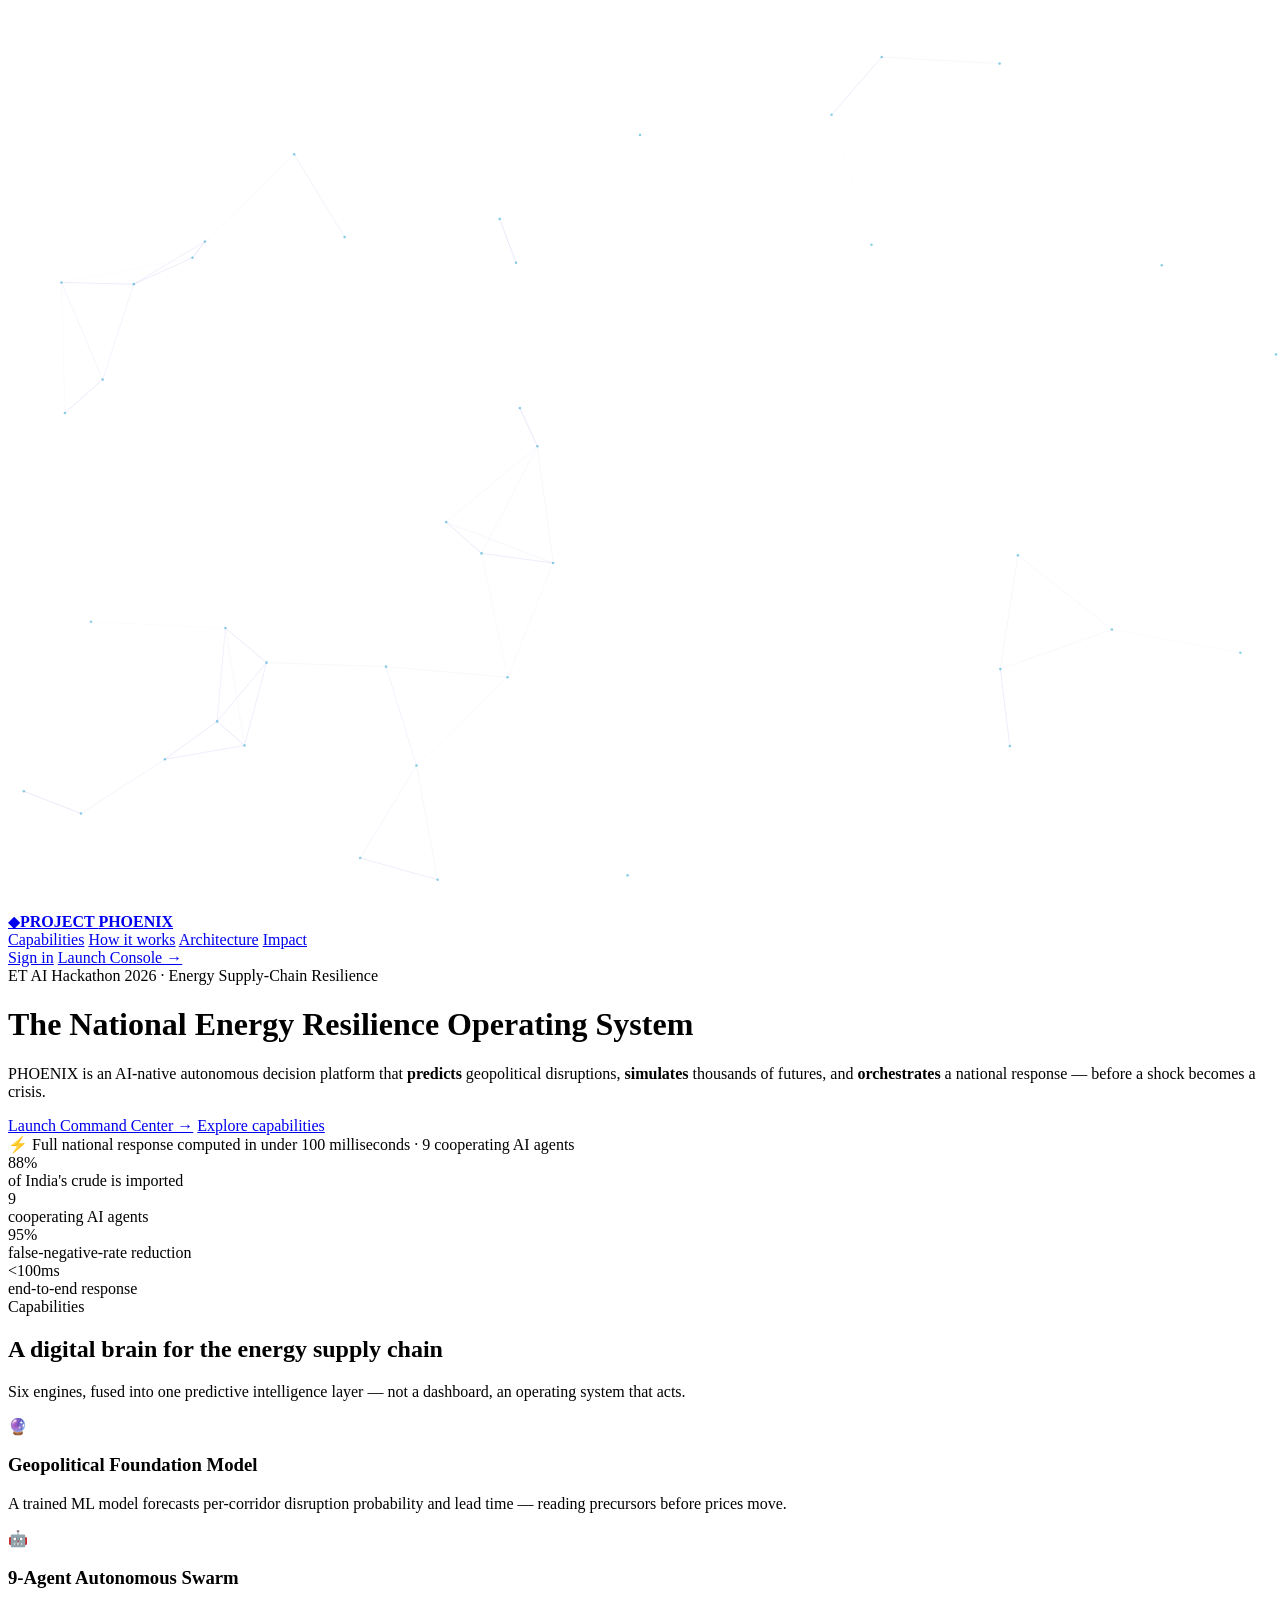
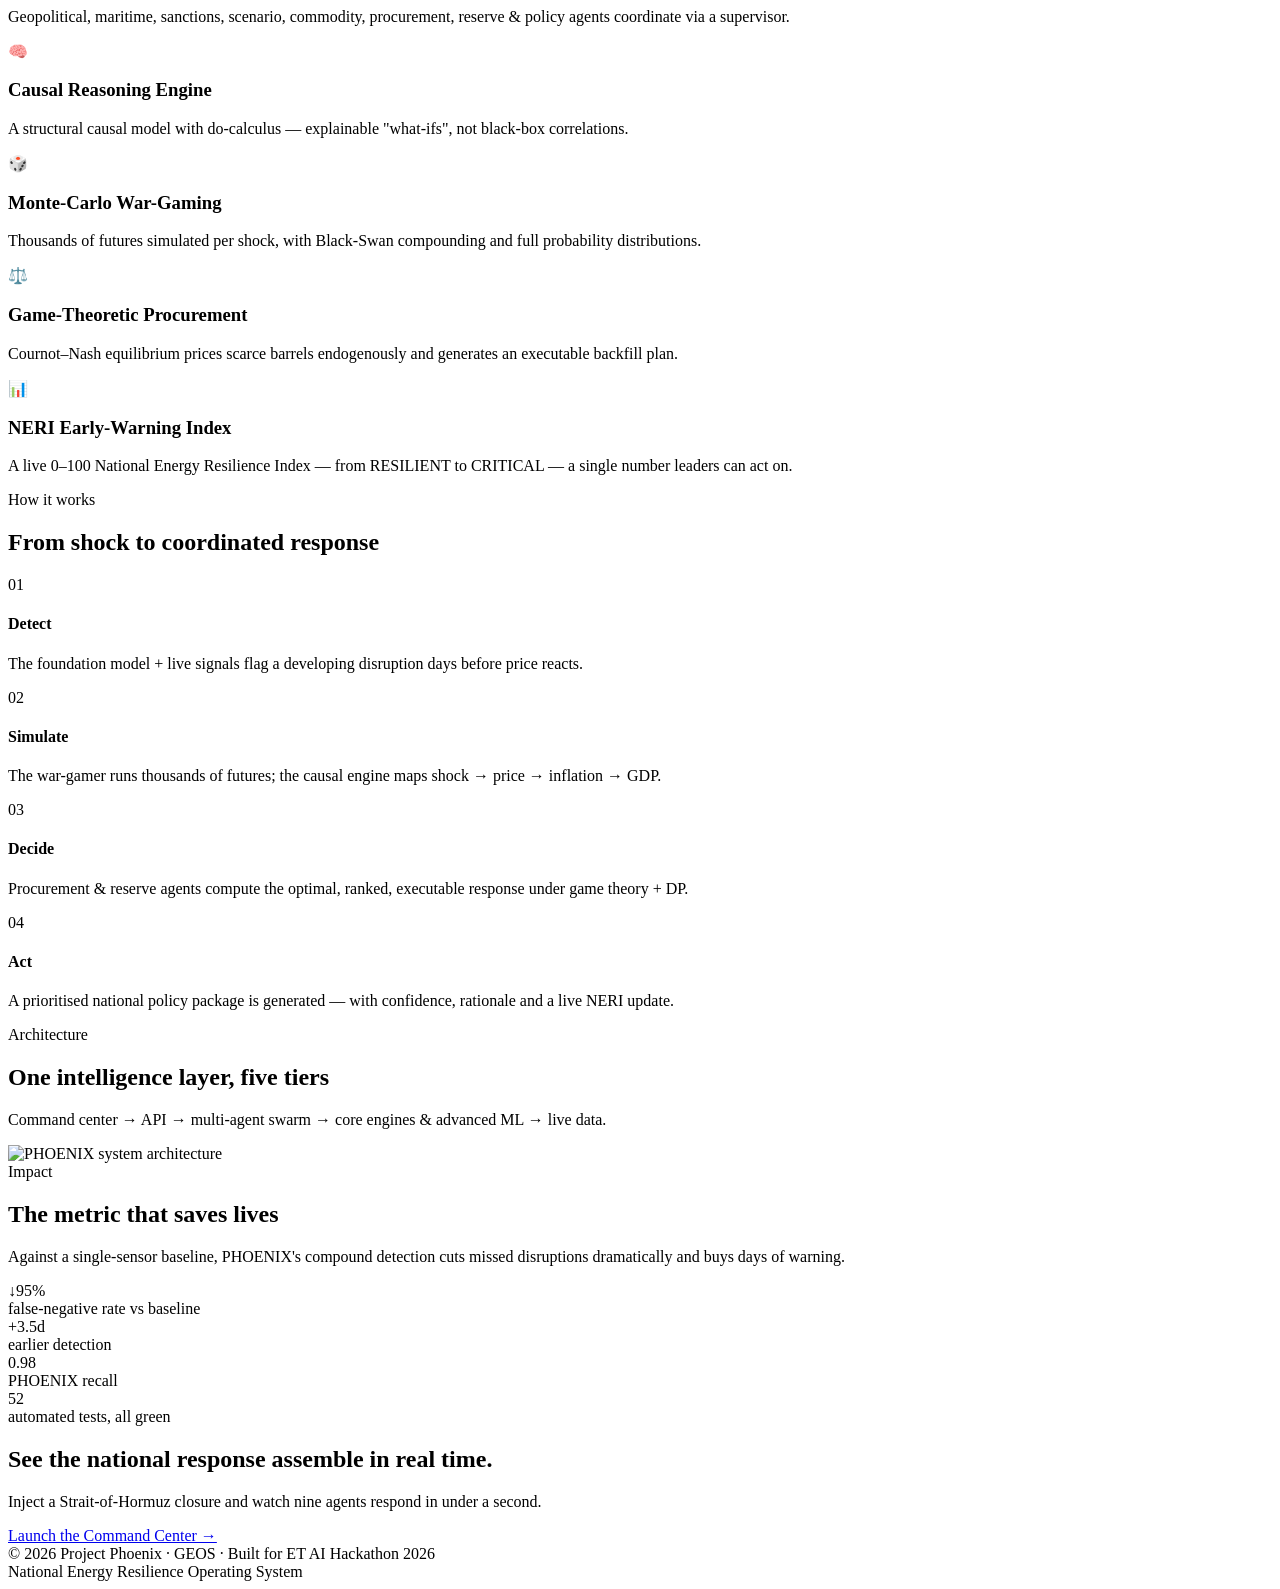
==== web/landing.html @ 28245d92 "feat: marketing landing page + login page + app routing - web/landing.html: product overview (hero, " ====
<!DOCTYPE html>
<html lang="en">
<head>
  <meta charset="UTF-8" />
  <meta name="viewport" content="width=device-width, initial-scale=1.0" />
  <title>Project Phoenix · National Energy Resilience Operating System</title>
  <meta name="description" content="An AI-native autonomous decision platform that predicts, simulates and responds to energy supply-chain disruptions before they become national crises." />
  <link rel="preconnect" href="https://fonts.googleapis.com" />
  <link rel="preconnect" href="https://fonts.gstatic.com" crossorigin />
  <link href="https://fonts.googleapis.com/css2?family=Inter:wght@400;500;600;700;800;900&family=JetBrains+Mono:wght@500;700&display=swap" rel="stylesheet" />
  <link rel="stylesheet" href="/static/site.css" />
</head>
<body>
  <canvas id="bgfx"></canvas>
  <div class="bg-grid"></div>
  <div class="page">

  <!-- NAV -->
  <nav class="nav"><div class="wrap nav-in">
    <a class="brand" href="/"><span class="logo">◆</span><b>PROJECT&nbsp;<span>PHOENIX</span></b></a>
    <div class="nav-links">
      <a href="#capabilities">Capabilities</a>
      <a href="#how">How it works</a>
      <a href="#architecture">Architecture</a>
      <a href="#impact">Impact</a>
    </div>
    <div class="nav-cta">
      <a class="btn btn-ghost" href="/login">Sign in</a>
      <a class="btn btn-primary" href="/login">Launch Console →</a>
    </div>
  </div></nav>

  <!-- HERO -->
  <header class="hero wrap">
    <span class="eyebrow"><span class="dot"></span> ET AI Hackathon 2026 · Energy Supply-Chain Resilience</span>
    <h1>The National Energy Resilience <span class="grad">Operating System</span></h1>
    <p class="lead">PHOENIX is an AI-native autonomous decision platform that <b>predicts</b> geopolitical disruptions, <b>simulates</b> thousands of futures, and <b>orchestrates</b> a national response — before a shock becomes a crisis.</p>
    <div class="hero-cta">
      <a class="btn btn-primary btn-lg" href="/login">Launch Command Center →</a>
      <a class="btn btn-ghost btn-lg" href="#capabilities">Explore capabilities</a>
    </div>
    <div class="hero-note">⚡ Full national response computed in under 100 milliseconds · 9 cooperating AI agents</div>

    <!-- STATS -->
    <div class="stats reveal">
      <div class="stat"><div class="n c1">88%</div><div class="l">of India's crude is imported</div></div>
      <div class="stat"><div class="n c2">9</div><div class="l">cooperating AI agents</div></div>
      <div class="stat"><div class="n c3">95%</div><div class="l">false-negative-rate reduction</div></div>
      <div class="stat"><div class="n c4">&lt;100ms</div><div class="l">end-to-end response</div></div>
    </div>
  </header>

  <!-- CAPABILITIES -->
  <section id="capabilities" class="wrap">
    <div class="sec-head reveal">
      <div class="tag">Capabilities</div>
      <h2>A digital brain for the energy supply chain</h2>
      <p>Six engines, fused into one predictive intelligence layer — not a dashboard, an operating system that acts.</p>
    </div>
    <div class="grid3">
      <div class="feat reveal"><div class="ic">🔮</div><h3>Geopolitical Foundation Model</h3><p>A trained ML model forecasts per-corridor disruption probability and lead time — reading precursors before prices move.</p></div>
      <div class="feat reveal"><div class="ic">🤖</div><h3>9-Agent Autonomous Swarm</h3><p>Geopolitical, maritime, sanctions, scenario, commodity, procurement, reserve & policy agents coordinate via a supervisor.</p></div>
      <div class="feat reveal"><div class="ic">🧠</div><h3>Causal Reasoning Engine</h3><p>A structural causal model with do-calculus — explainable "what-ifs", not black-box correlations.</p></div>
      <div class="feat reveal"><div class="ic">🎲</div><h3>Monte-Carlo War-Gaming</h3><p>Thousands of futures simulated per shock, with Black-Swan compounding and full probability distributions.</p></div>
      <div class="feat reveal"><div class="ic">⚖️</div><h3>Game-Theoretic Procurement</h3><p>Cournot–Nash equilibrium prices scarce barrels endogenously and generates an executable backfill plan.</p></div>
      <div class="feat reveal"><div class="ic">📊</div><h3>NERI Early-Warning Index</h3><p>A live 0–100 National Energy Resilience Index — from RESILIENT to CRITICAL — a single number leaders can act on.</p></div>
    </div>
  </section>

  <!-- HOW IT WORKS -->
  <section id="how" class="wrap">
    <div class="sec-head reveal"><div class="tag">How it works</div><h2>From shock to coordinated response</h2></div>
    <div class="steps">
      <div class="step reveal"><div class="num">01</div><h4>Detect</h4><p>The foundation model + live signals flag a developing disruption days before price reacts.</p></div>
      <div class="step reveal"><div class="num">02</div><h4>Simulate</h4><p>The war-gamer runs thousands of futures; the causal engine maps shock → price → inflation → GDP.</p></div>
      <div class="step reveal"><div class="num">03</div><h4>Decide</h4><p>Procurement & reserve agents compute the optimal, ranked, executable response under game theory + DP.</p></div>
      <div class="step reveal"><div class="num">04</div><h4>Act</h4><p>A prioritised national policy package is generated — with confidence, rationale and a live NERI update.</p></div>
    </div>
  </section>

  <!-- ARCHITECTURE -->
  <section id="architecture" class="wrap">
    <div class="sec-head reveal"><div class="tag">Architecture</div><h2>One intelligence layer, five tiers</h2>
      <p>Command center → API → multi-agent swarm → core engines & advanced ML → live data.</p></div>
    <div class="arch reveal"><img src="/architecture.svg" alt="PHOENIX system architecture" /></div>
  </section>

  <!-- IMPACT -->
  <section id="impact" class="wrap">
    <div class="sec-head reveal"><div class="tag">Impact</div><h2>The metric that saves lives</h2>
      <p>Against a single-sensor baseline, PHOENIX's compound detection cuts missed disruptions dramatically and buys days of warning.</p></div>
    <div class="stats reveal">
      <div class="stat"><div class="n c3">↓95%</div><div class="l">false-negative rate vs baseline</div></div>
      <div class="stat"><div class="n c1">+3.5d</div><div class="l">earlier detection</div></div>
      <div class="stat"><div class="n c2">0.98</div><div class="l">PHOENIX recall</div></div>
      <div class="stat"><div class="n c4">52</div><div class="l">automated tests, all green</div></div>
    </div>
  </section>

  <!-- CTA -->
  <section class="wrap">
    <div class="cta-band reveal">
      <h2>See the national response assemble in real time.</h2>
      <p>Inject a Strait-of-Hormuz closure and watch nine agents respond in under a second.</p>
      <div class="hero-cta"><a class="btn btn-primary btn-lg" href="/login">Launch the Command Center →</a></div>
    </div>
  </section>

  <footer><div class="wrap foot-in">
    <div>© 2026 Project Phoenix · GEOS · Built for ET AI Hackathon 2026</div>
    <div class="mono">National Energy Resilience Operating System</div>
  </div></footer>

  </div>
  <script>
    // particle background
    (function(){const cv=document.getElementById('bgfx'),ctx=cv.getContext('2d');let w,h,pts;
      const rs=()=>{w=cv.width=innerWidth;h=cv.height=innerHeight;const n=Math.min(64,Math.floor(w*h/28000));
        pts=Array.from({length:n},()=>({x:Math.random()*w,y:Math.random()*h,vx:(Math.random()-.5)*.24,vy:(Math.random()-.5)*.24}));};
      rs();addEventListener('resize',rs);
      (function tick(){ctx.clearRect(0,0,w,h);
        for(const p of pts){p.x+=p.vx;p.y+=p.vy;if(p.x<0||p.x>w)p.vx*=-1;if(p.y<0||p.y>h)p.vy*=-1;}
        for(let i=0;i<pts.length;i++){const a=pts[i];ctx.beginPath();ctx.arc(a.x,a.y,1.3,0,7);ctx.fillStyle='rgba(0,150,199,.45)';ctx.fill();
          for(let j=i+1;j<pts.length;j++){const b=pts[j],dx=a.x-b.x,dy=a.y-b.y,d=dx*dx+dy*dy;
            if(d<20000){ctx.beginPath();ctx.moveTo(a.x,a.y);ctx.lineTo(b.x,b.y);ctx.strokeStyle='rgba(91,91,214,'+(0.15*(1-d/20000))+')';ctx.lineWidth=1;ctx.stroke();}}}
        requestAnimationFrame(tick);})();})();
    // scroll reveal
    const io=new IntersectionObserver(es=>es.forEach(e=>{if(e.isIntersecting)e.target.classList.add('in');}),{threshold:.15});
    document.querySelectorAll('.reveal').forEach(el=>io.observe(el));
  </script>
</body>
</html>
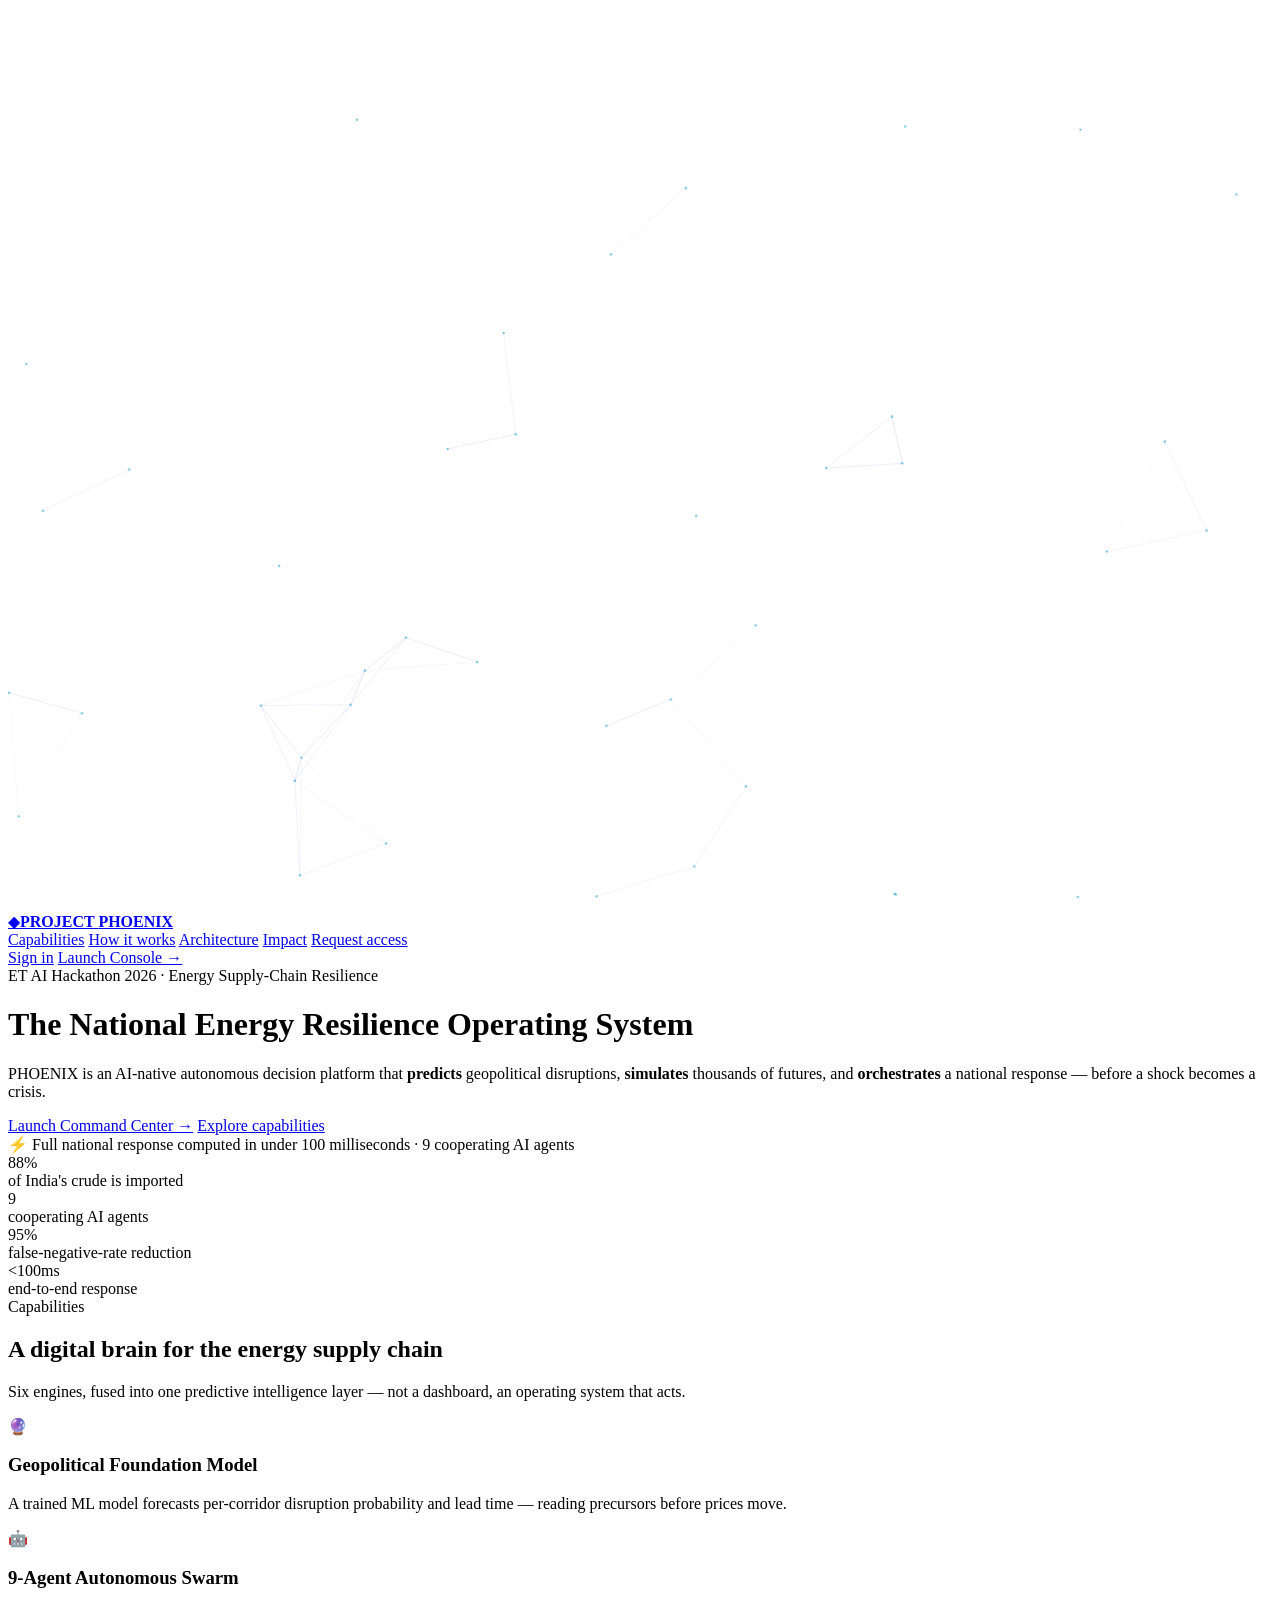
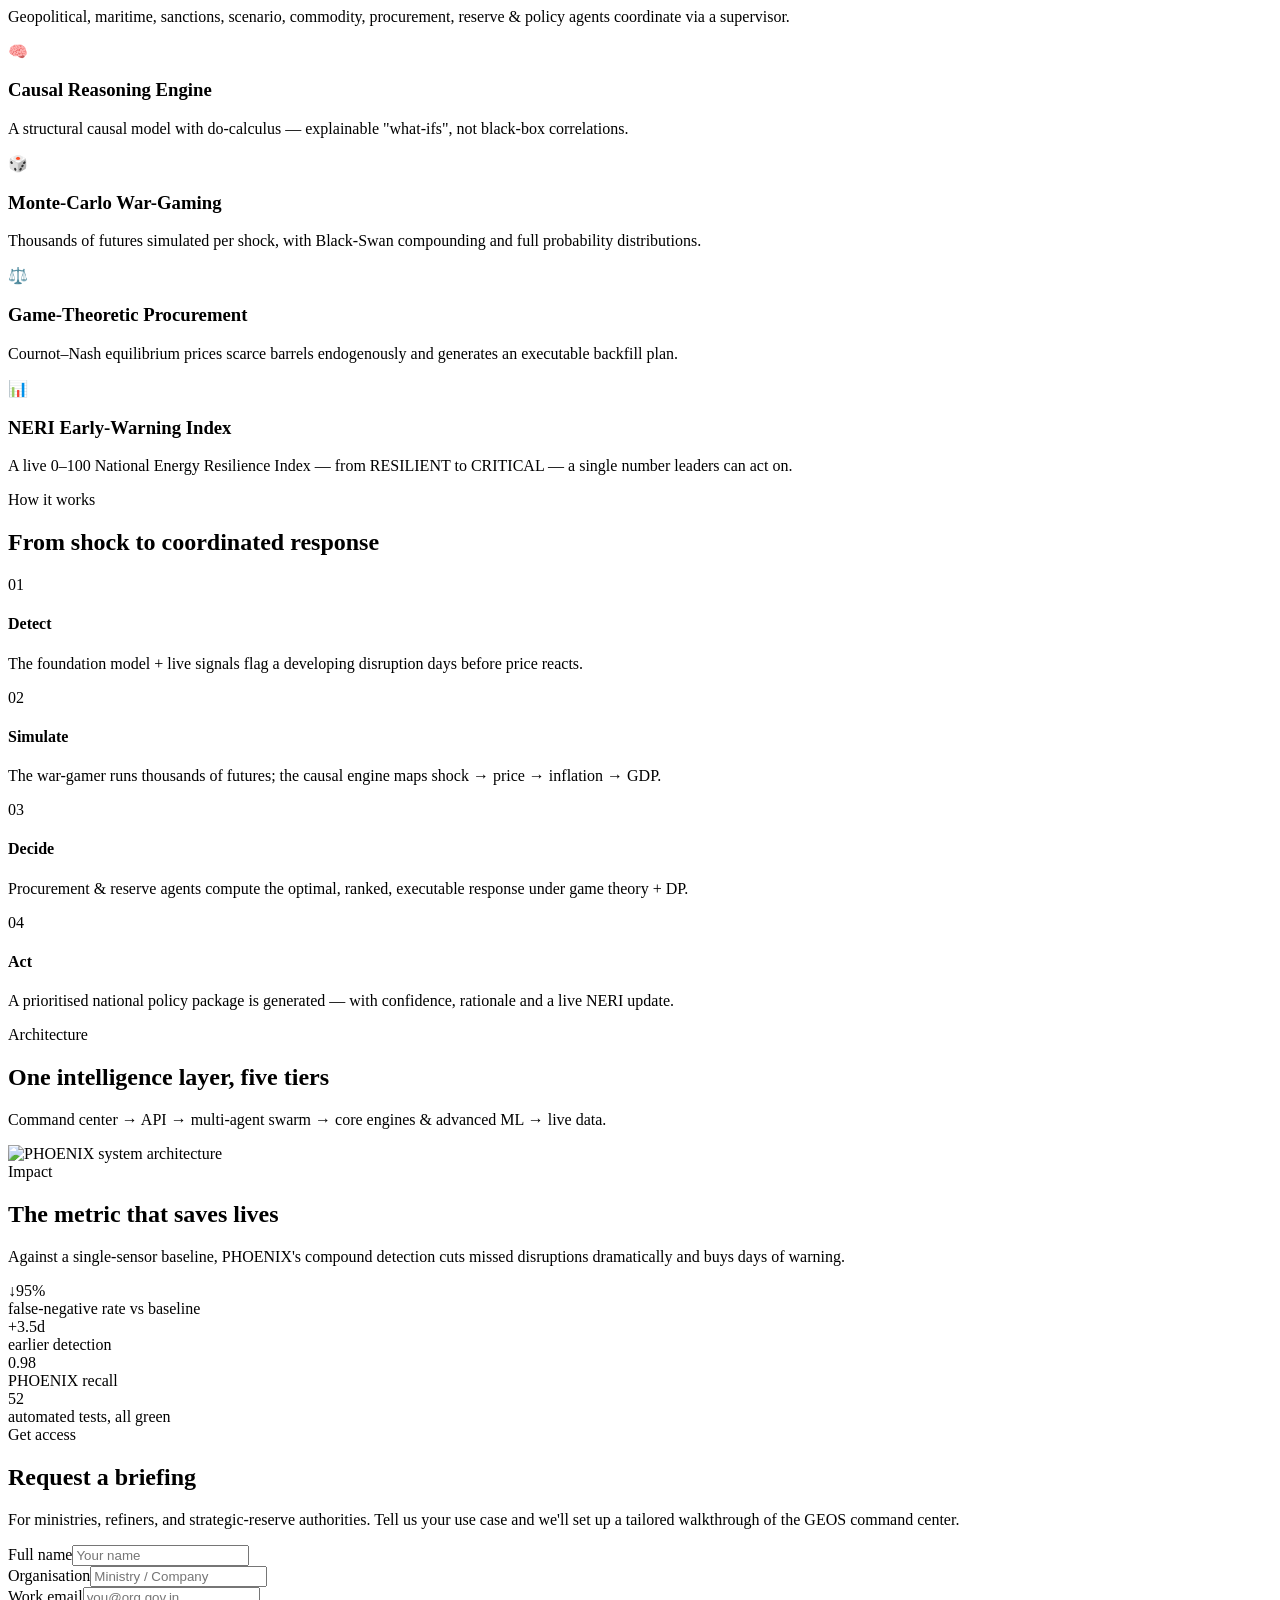
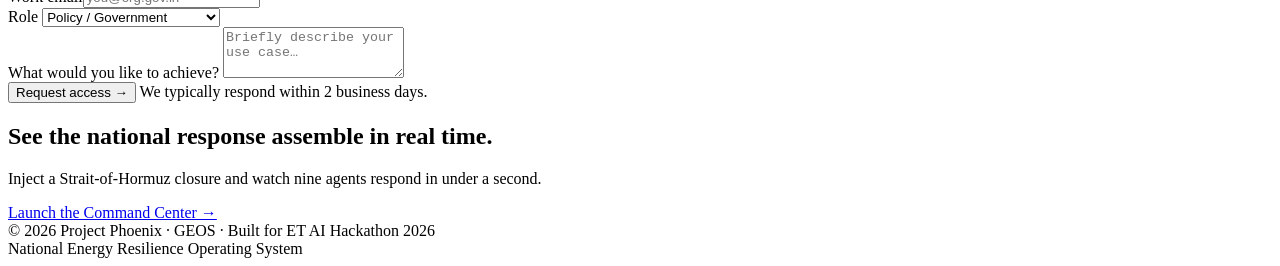
==== commit a3972624: "feat: onboarding product tour + landing request-access section - First-load guided tour in the comma" ====
--- a/web/landing.html
+++ b/web/landing.html
@@ -23,6 +23,7 @@
       <a href="#how">How it works</a>
       <a href="#architecture">Architecture</a>
       <a href="#impact">Impact</a>
+      <a href="#contact">Request access</a>
     </div>
     <div class="nav-cta">
       <a class="btn btn-ghost" href="/login">Sign in</a>
@@ -97,6 +98,40 @@
     </div>
   </section>
 
+  <!-- CONTACT / REQUEST ACCESS -->
+  <section id="contact" class="wrap">
+    <div class="sec-head reveal"><div class="tag">Get access</div>
+      <h2>Request a briefing</h2>
+      <p>For ministries, refiners, and strategic-reserve authorities. Tell us your use case and we'll set up a tailored walkthrough of the GEOS command center.</p></div>
+    <div class="contact-card reveal">
+      <form id="reqForm" class="contact-grid">
+        <div class="field"><label for="cname">Full name</label><input id="cname" placeholder="Your name" required /></div>
+        <div class="field"><label for="corg">Organisation</label><input id="corg" placeholder="Ministry / Company" required /></div>
+        <div class="field"><label for="cemail">Work email</label><input id="cemail" type="email" placeholder="you@org.gov.in" required /></div>
+        <div class="field"><label for="crole">Role</label>
+          <select id="crole">
+            <option>Policy / Government</option>
+            <option>Refiner / Energy company</option>
+            <option>Strategic reserve authority</option>
+            <option>Analyst / Researcher</option>
+            <option>Other</option>
+          </select></div>
+        <div class="field full"><label for="cmsg">What would you like to achieve?</label>
+          <textarea id="cmsg" rows="3" placeholder="Briefly describe your use case…"></textarea></div>
+        <div class="full contact-actions">
+          <button type="submit" class="btn btn-primary btn-lg">Request access →</button>
+          <span class="muted-foot">We typically respond within 2 business days.</span>
+        </div>
+      </form>
+      <div id="reqOk" class="req-ok" hidden>
+        <div class="ok-badge">✓</div>
+        <h3>Thank you — request received.</h3>
+        <p>Our team will reach out to schedule your GEOS briefing. In the meantime, explore the live console.</p>
+        <a class="btn btn-primary" href="/login">Open the Command Center →</a>
+      </div>
+    </div>
+  </section>
+
   <!-- CTA -->
   <section class="wrap">
     <div class="cta-band reveal">
@@ -127,6 +162,19 @@
     // scroll reveal
     const io=new IntersectionObserver(es=>es.forEach(e=>{if(e.isIntersecting)e.target.classList.add('in');}),{threshold:.15});
     document.querySelectorAll('.reveal').forEach(el=>io.observe(el));
+    // request-access form (demo: client-side acknowledgement)
+    const rf=document.getElementById('reqForm');
+    if(rf) rf.addEventListener('submit',e=>{
+      e.preventDefault();
+      const em=document.getElementById('cemail').value.trim();
+      const nm=document.getElementById('cname').value.trim();
+      if(!em||!nm){alert('Please add your name and email.');return;}
+      try{const q=JSON.parse(localStorage.getItem('phoenix-requests')||'[]');
+        q.push({nm,em,org:document.getElementById('corg').value,role:document.getElementById('crole').value,t:Date.now()});
+        localStorage.setItem('phoenix-requests',JSON.stringify(q));}catch(_){}
+      rf.style.display='none';
+      const ok=document.getElementById('reqOk'); ok.hidden=false; ok.scrollIntoView({block:'center',behavior:'smooth'});
+    });
   </script>
 </body>
 </html>
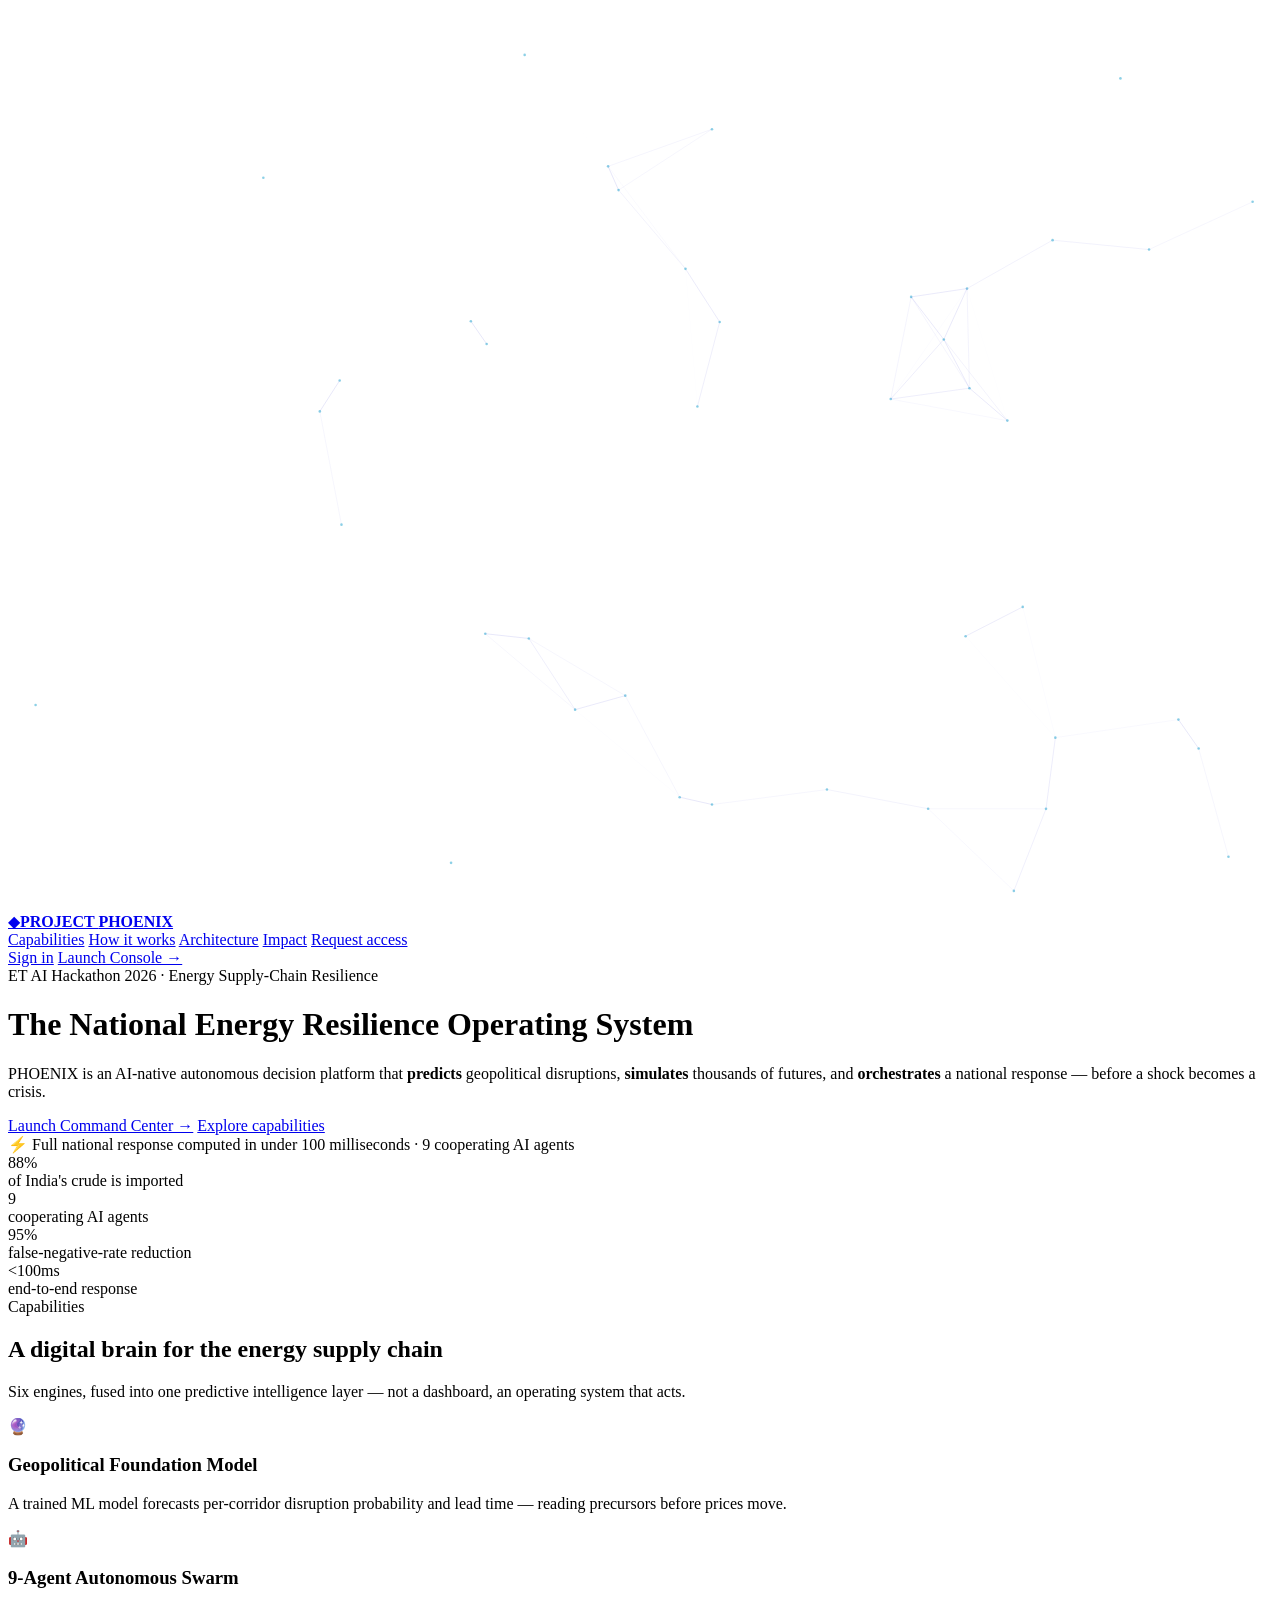
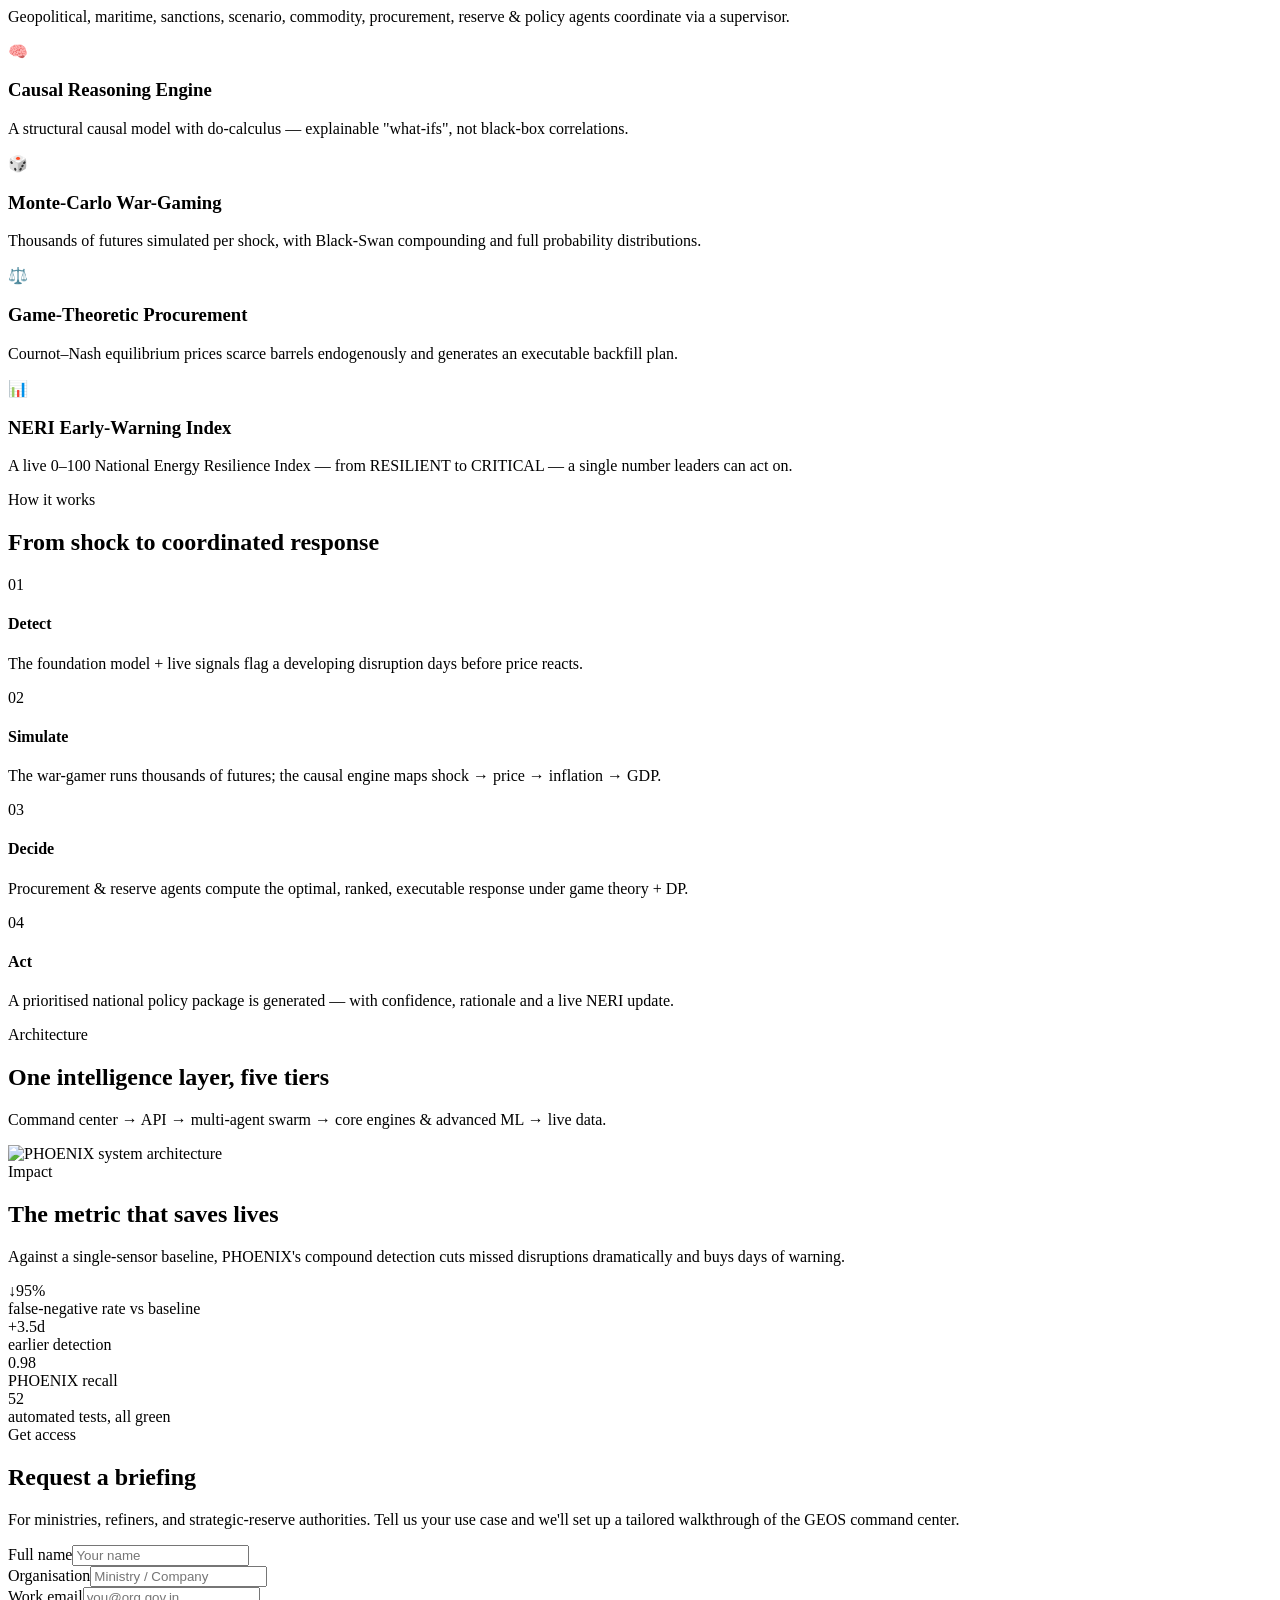
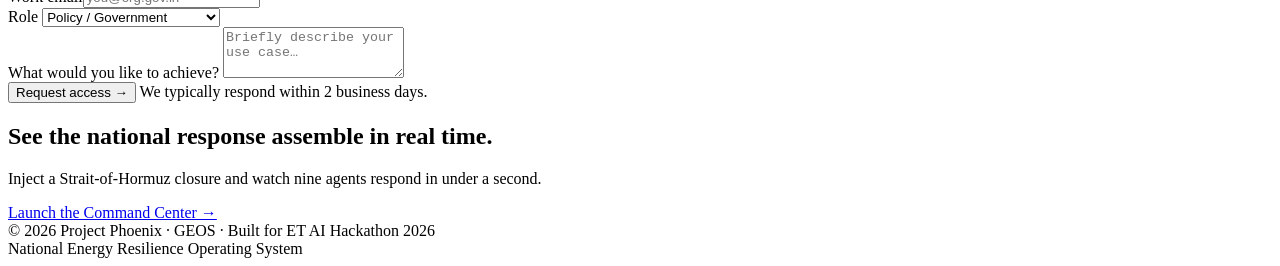
==== commit d0ec0ad8: "feat: settings menu (replay tour) + confetti on request-access - Console settings menu (gear): Repla" ====
--- a/web/landing.html
+++ b/web/landing.html
@@ -174,7 +174,34 @@
         localStorage.setItem('phoenix-requests',JSON.stringify(q));}catch(_){}
       rf.style.display='none';
       const ok=document.getElementById('reqOk'); ok.hidden=false; ok.scrollIntoView({block:'center',behavior:'smooth'});
+      confetti();
     });
+    // subtle confetti burst
+    function confetti(){
+      const cv=document.createElement('canvas');
+      cv.style.cssText='position:fixed;inset:0;z-index:90;pointer-events:none';
+      cv.width=innerWidth;cv.height=innerHeight;document.body.appendChild(cv);
+      const ctx=cv.getContext('2d');
+      const cols=['#0096C7','#5B5BD6','#00A06A','#B8860B','#E5484D'];
+      const N=110, parts=Array.from({length:N},()=>({
+        x:innerWidth/2+(Math.random()-.5)*140, y:innerHeight*0.42,
+        vx:(Math.random()-.5)*9, vy:Math.random()*-11-4,
+        s:5+Math.random()*6, c:cols[(Math.random()*cols.length)|0],
+        rot:Math.random()*6.28, vr:(Math.random()-.5)*0.4, life:0 }));
+      const t0=performance.now();
+      (function frame(t){
+        const el=(t-t0)/1700; ctx.clearRect(0,0,cv.width,cv.height);
+        let alive=false;
+        for(const p of parts){
+          p.life=el; p.vy+=0.34; p.x+=p.vx; p.y+=p.vy; p.vx*=0.99; p.rot+=p.vr;
+          const a=Math.max(0,1-el);
+          if(a>0 && p.y<innerHeight+40){alive=true;
+            ctx.save();ctx.globalAlpha=a;ctx.translate(p.x,p.y);ctx.rotate(p.rot);
+            ctx.fillStyle=p.c;ctx.fillRect(-p.s/2,-p.s/2,p.s,p.s*0.6);ctx.restore();}
+        }
+        if(alive) requestAnimationFrame(frame); else cv.remove();
+      })(t0);
+    }
   </script>
 </body>
 </html>
